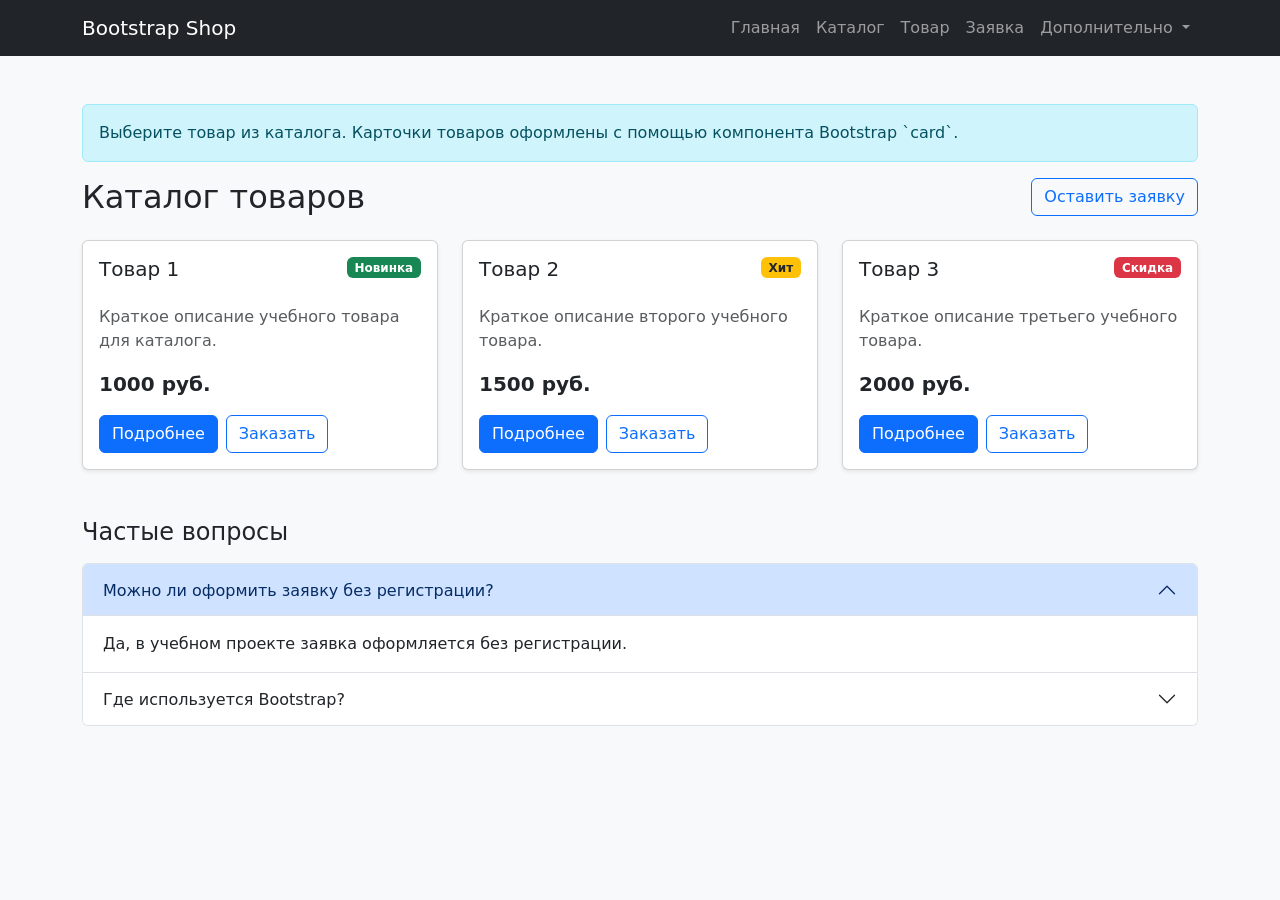
==== catalog.html @ 7c821e48 "feat: add Bootstrap components pages" ====
<!DOCTYPE html>
<html lang="ru">

<head>
    <meta charset="UTF-8">
    <meta name="viewport" content="width=device-width, initial-scale=1.0">
    <title>Главная — Bootstrap Shop</title>
    <link
        href="https://cdn.jsdelivr.net/npm/bootstrap@5.3.3/dist/css/bootstrap.min.css"
        rel="stylesheet"
    >
    <link rel="stylesheet" href="css/custom.css">
</head>

<body class="bg-light">
    <nav class="navbar navbar-expand-lg navbar-dark bg-dark">
        <div class="container">
        <a class="navbar-brand" href="index.html">Bootstrap Shop</a>

        <button
            class="navbar-toggler"
            type="button"
            data-bs-toggle="collapse"
            data-bs-target="#mainNavbar"
            aria-controls="mainNavbar"
            aria-expanded="false"
            aria-label="Переключить навигацию"
        >
        <span class="navbar-toggler-icon"></span>
        </button>

        <div class="collapse navbar-collapse" id="mainNavbar">
        <ul class="navbar-nav ms-auto">
            <li class="nav-item">
            <a class="nav-link" href="index.html">Главная</a>
            </li>

            <li class="nav-item">
            <a class="nav-link" href="catalog.html">Каталог</a>
            </li>

            <li class="nav-item">
            <a class="nav-link" href="product.html">Товар</a>
            </li>

            <li class="nav-item">
            <a class="nav-link" href="order.html">Заявка</a>
            </li>

            <li class="nav-item dropdown">
            <a
                class="nav-link dropdown-toggle"
                href="#"
                role="button"
                data-bs-toggle="dropdown"
                aria-expanded="false"
            >
                Дополнительно
            </a>
            <ul class="dropdown-menu">
                <li><a class="dropdown-item" href="catalog.html">Все товары</a></li>
                <li><a class="dropdown-item" href="order.html">Оформить заявку</a></li>
                <li><a class="dropdown-item" href="index.html#popular">Популярное</a></li>
            </ul>
            </li>
        </ul>
        </div>
        </div>
    </nav>

    <main class="container my-5">
        <div class="alert alert-info" role="alert">
        Выберите товар из каталога. Карточки товаров оформлены с помощью компонента Bootstrap `card`.
        </div>

        <div class="d-flex justify-content-between align-items-center mb-4">
        <h1 class="h2 mb-0">Каталог товаров</h1>
        <a class="btn btn-outline-primary" href="order.html">
            Оставить заявку
        </a>
        </div>

        <div class="row g-4">
            <div class="col-12 col-md-6 col-lg-4">
            <div class="card h-100 shadow-sm">
                <div class="card-body d-flex flex-column">
                <div class="d-flex justify-content-between align-items-start mb-3">
                    <h2 class="card-title h5">Товар 1</h2>
                    <span class="badge bg-success">Новинка</span>
                </div>

                <p class="card-text text-muted">
                    Краткое описание учебного товара для каталога.
                </p>

                <p class="fw-bold fs-5 mt-auto">1000 руб.</p>

                <div class="d-flex gap-2">
                    <a class="btn btn-primary" href="product.html">Подробнее</a>
                    <button
                    class="btn btn-outline-primary"
                    type="button"
                    data-bs-toggle="modal"
                    data-bs-target="#orderModal"
                    >
                    Заказать
                    </button>
                </div>
                </div>
            </div>
            </div>

            <div class="col-12 col-md-6 col-lg-4">
            <div class="card h-100 shadow-sm">
                <div class="card-body d-flex flex-column">
                <div class="d-flex justify-content-between align-items-start mb-3">
                    <h2 class="card-title h5">Товар 2</h2>
                    <span class="badge bg-warning text-dark">Хит</span>
                </div>

                <p class="card-text text-muted">
                    Краткое описание второго учебного товара.
                </p>

                <p class="fw-bold fs-5 mt-auto">1500 руб.</p>

                <div class="d-flex gap-2">
                    <a class="btn btn-primary" href="product.html">Подробнее</a>
                    <button
                    class="btn btn-outline-primary"
                    type="button"
                    data-bs-toggle="modal"
                    data-bs-target="#orderModal"
                    >
                    Заказать
                    </button>
                </div>
                </div>
            </div>
            </div>

            <div class="col-12 col-md-6 col-lg-4">
            <div class="card h-100 shadow-sm">
                <div class="card-body d-flex flex-column">
                <div class="d-flex justify-content-between align-items-start mb-3">
                    <h2 class="card-title h5">Товар 3</h2>
                    <span class="badge bg-danger">Скидка</span>
                </div>

                <p class="card-text text-muted">
                    Краткое описание третьего учебного товара.
                </p>

                <p class="fw-bold fs-5 mt-auto">2000 руб.</p>

                <div class="d-flex gap-2">
                    <a class="btn btn-primary" href="product.html">Подробнее</a>
                    <button
                    class="btn btn-outline-primary"
                    type="button"
                    data-bs-toggle="modal"
                    data-bs-target="#orderModal"
                    >
                    Заказать
                    </button>
                </div>
                </div>
            </div>
            </div>
        </div>
    </main>

    <div
    class="modal fade"
    id="orderModal"
    tabindex="-1"
    aria-labelledby="orderModalLabel"
    aria-hidden="true"
    >
    <div class="modal-dialog">
        <div class="modal-content">
        <div class="modal-header">
            <h2 class="modal-title h5" id="orderModalLabel">
            Быстрая заявка
            </h2>
            <button
            type="button"
            class="btn-close"
            data-bs-dismiss="modal"
            aria-label="Закрыть"
            ></button>
        </div>

        <div class="modal-body">
            <p class="text-muted">
            Оставьте контактные данные, и менеджер свяжется с вами.
            </p>

            <form>
            <div class="mb-3">
                <label for="modal-name" class="form-label">Имя</label>
                <input id="modal-name" type="text" class="form-control" required>
            </div>

            <div class="mb-3">
                <label for="modal-phone" class="form-label">Телефон</label>
                <input id="modal-phone" type="tel" class="form-control" required>
            </div>

            <div class="form-check mb-3">
                <input id="modal-agree" class="form-check-input" type="checkbox" required>
                <label class="form-check-label" for="modal-agree">
                Согласен на обработку данных
                </label>
            </div>
            </form>
        </div>

        <div class="modal-footer">
            <button type="button" class="btn btn-secondary" data-bs-dismiss="modal">
            Закрыть
            </button>
            <button type="button" class="btn btn-primary">
            Отправить
            </button>
        </div>
        </div>
    </div>
    </div>

    <section class="container my-5">
        <h2 class="h4 mb-3">Частые вопросы</h2>

        <div class="accordion" id="faqAccordion">
            <div class="accordion-item">
            <h3 class="accordion-header">
                <button
                class="accordion-button"
                type="button"
                data-bs-toggle="collapse"
                data-bs-target="#faqOne"
                aria-expanded="true"
                aria-controls="faqOne"
                >
                Можно ли оформить заявку без регистрации?
                </button>
            </h3>
            <div
                id="faqOne"
                class="accordion-collapse collapse show"
                data-bs-parent="#faqAccordion"
            >
                <div class="accordion-body">
                Да, в учебном проекте заявка оформляется без регистрации.
                </div>
            </div>
            </div>

            <div class="accordion-item">
            <h3 class="accordion-header">
                <button
                class="accordion-button collapsed"
                type="button"
                data-bs-toggle="collapse"
                data-bs-target="#faqTwo"
                aria-expanded="false"
                aria-controls="faqTwo"
                >
                Где используется Bootstrap?
                </button>
            </h3>
            <div
                id="faqTwo"
                class="accordion-collapse collapse"
                data-bs-parent="#faqAccordion"
            >
                <div class="accordion-body">
                Bootstrap используется для сетки, карточек, форм, навигации, сообщений и модальных окон.
                </div>
            </div>
            </div>
        </div>
    </section>


    <script
        src="https://cdn.jsdelivr.net/npm/bootstrap@5.3.8/dist/js/bootstrap.bundle.min.js">
    </script>
</body>
</html>
---- css/custom.css ----
body {
  min-height: 100vh;
}

.placeholder-box {
  min-height: 240px;
}
.placeholder-image {
  min-height: 320px;
}

.card-img-top {
  height: 180px;
  object-fit: cover;
}
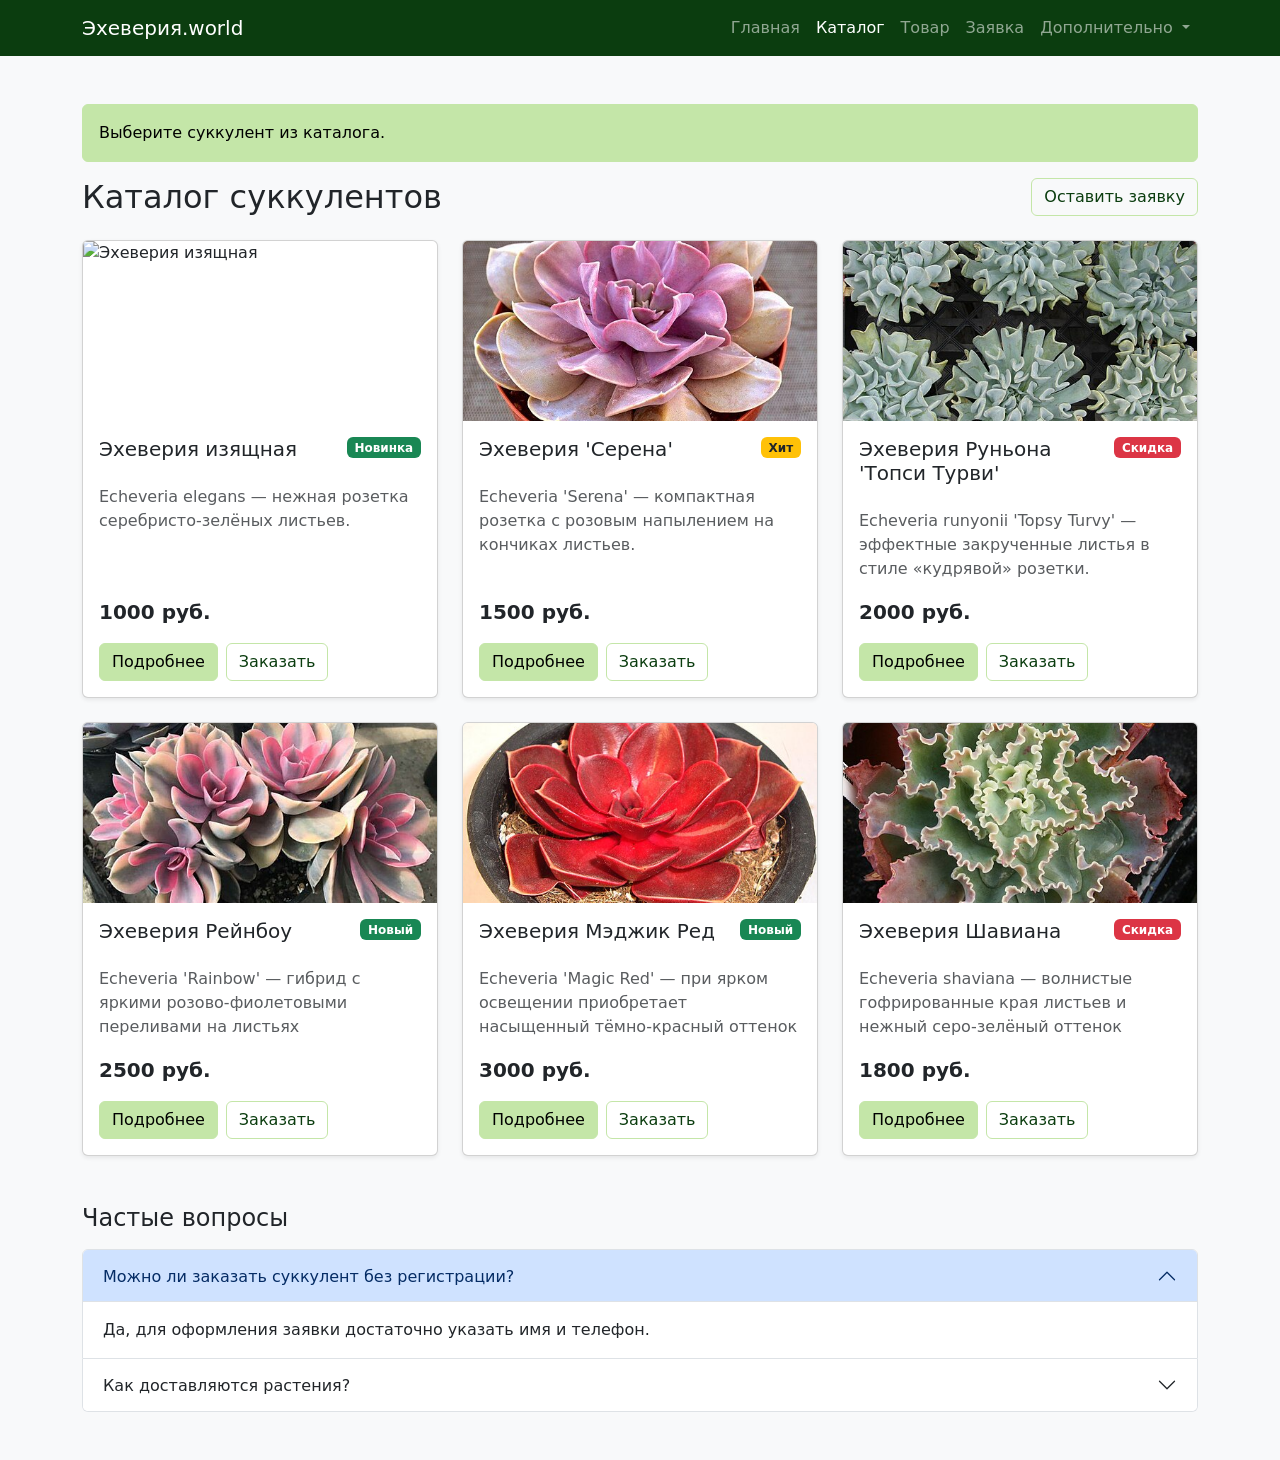
==== commit 55c04931: "feat: final variant" ====
--- a/catalog.html
+++ b/catalog.html
@@ -4,287 +4,249 @@
 <head>
     <meta charset="UTF-8">
     <meta name="viewport" content="width=device-width, initial-scale=1.0">
-    <title>Главная — Bootstrap Shop</title>
-    <link
-        href="https://cdn.jsdelivr.net/npm/bootstrap@5.3.3/dist/css/bootstrap.min.css"
-        rel="stylesheet"
-    >
+    <title>Каталог — Эхеверия.world</title>
+    <link href="https://cdn.jsdelivr.net/npm/bootstrap@5.3.8/dist/css/bootstrap.min.css" rel="stylesheet">
     <link rel="stylesheet" href="css/custom.css">
 </head>
 
 <body class="bg-light">
     <nav class="navbar navbar-expand-lg navbar-dark bg-dark">
         <div class="container">
-        <a class="navbar-brand" href="index.html">Bootstrap Shop</a>
-
-        <button
-            class="navbar-toggler"
-            type="button"
-            data-bs-toggle="collapse"
-            data-bs-target="#mainNavbar"
-            aria-controls="mainNavbar"
-            aria-expanded="false"
-            aria-label="Переключить навигацию"
-        >
-        <span class="navbar-toggler-icon"></span>
-        </button>
-
-        <div class="collapse navbar-collapse" id="mainNavbar">
-        <ul class="navbar-nav ms-auto">
-            <li class="nav-item">
-            <a class="nav-link" href="index.html">Главная</a>
-            </li>
-
-            <li class="nav-item">
-            <a class="nav-link" href="catalog.html">Каталог</a>
-            </li>
-
-            <li class="nav-item">
-            <a class="nav-link" href="product.html">Товар</a>
-            </li>
-
-            <li class="nav-item">
-            <a class="nav-link" href="order.html">Заявка</a>
-            </li>
-
-            <li class="nav-item dropdown">
-            <a
-                class="nav-link dropdown-toggle"
-                href="#"
-                role="button"
-                data-bs-toggle="dropdown"
-                aria-expanded="false"
-            >
-                Дополнительно
-            </a>
-            <ul class="dropdown-menu">
-                <li><a class="dropdown-item" href="catalog.html">Все товары</a></li>
-                <li><a class="dropdown-item" href="order.html">Оформить заявку</a></li>
-                <li><a class="dropdown-item" href="index.html#popular">Популярное</a></li>
-            </ul>
-            </li>
-        </ul>
-        </div>
+            <a class="navbar-brand" href="index.html">Эхеверия.world</a>
+            <button class="navbar-toggler" type="button" data-bs-toggle="collapse" data-bs-target="#mainNavbar"
+                aria-controls="mainNavbar" aria-expanded="false" aria-label="Переключить навигацию">
+                <span class="navbar-toggler-icon"></span>
+            </button>
+            <div class="collapse navbar-collapse" id="mainNavbar">
+                <ul class="navbar-nav ms-auto">
+                    <li class="nav-item">
+                        <a class="nav-link" href="index.html">Главная</a>
+                    </li>
+                    <li class="nav-item">
+                        <a class="nav-link active" href="catalog.html">Каталог</a>
+                    </li>
+                    <li class="nav-item">
+                        <a class="nav-link" href="product.html">Товар</a>
+                    </li>
+                    <li class="nav-item">
+                        <a class="nav-link" href="order.html">Заявка</a>
+                    </li>
+                    <li class="nav-item dropdown">
+                        <a class="nav-link dropdown-toggle" href="#" role="button" data-bs-toggle="dropdown"
+                            aria-expanded="false">
+                            Дополнительно
+                        </a>
+                        <ul class="dropdown-menu">
+                            <li><a class="dropdown-item" href="catalog.html">Все товары</a></li>
+                            <li><a class="dropdown-item" href="order.html">Оформить заявку</a></li>
+                            <li><a class="dropdown-item" href="index.html#popular">Популярное</a></li>
+                        </ul>
+                    </li>
+                </ul>
+            </div>
         </div>
     </nav>
 
     <main class="container my-5">
         <div class="alert alert-info" role="alert">
-        Выберите товар из каталога. Карточки товаров оформлены с помощью компонента Bootstrap `card`.
+            Выберите суккулент из каталога.
         </div>
 
         <div class="d-flex justify-content-between align-items-center mb-4">
-        <h1 class="h2 mb-0">Каталог товаров</h1>
-        <a class="btn btn-outline-primary" href="order.html">
-            Оставить заявку
-        </a>
+            <h1 class="h2 mb-0">Каталог суккулентов</h1>
+            <a class="btn btn-outline-primary" href="order.html">Оставить заявку</a>
         </div>
 
         <div class="row g-4">
-            <div class="col-12 col-md-6 col-lg-4">
-            <div class="card h-100 shadow-sm">
-                <div class="card-body d-flex flex-column">
-                <div class="d-flex justify-content-between align-items-start mb-3">
-                    <h2 class="card-title h5">Товар 1</h2>
-                    <span class="badge bg-success">Новинка</span>
-                </div>
-
-                <p class="card-text text-muted">
-                    Краткое описание учебного товара для каталога.
-                </p>
-
-                <p class="fw-bold fs-5 mt-auto">1000 руб.</p>
-
-                <div class="d-flex gap-2">
-                    <a class="btn btn-primary" href="product.html">Подробнее</a>
-                    <button
-                    class="btn btn-outline-primary"
-                    type="button"
-                    data-bs-toggle="modal"
-                    data-bs-target="#orderModal"
-                    >
-                    Заказать
-                    </button>
-                </div>
-                </div>
-            </div>
-            </div>
-
-            <div class="col-12 col-md-6 col-lg-4">
-            <div class="card h-100 shadow-sm">
-                <div class="card-body d-flex flex-column">
-                <div class="d-flex justify-content-between align-items-start mb-3">
-                    <h2 class="card-title h5">Товар 2</h2>
-                    <span class="badge bg-warning text-dark">Хит</span>
-                </div>
-
-                <p class="card-text text-muted">
-                    Краткое описание второго учебного товара.
-                </p>
-
-                <p class="fw-bold fs-5 mt-auto">1500 руб.</p>
-
-                <div class="d-flex gap-2">
-                    <a class="btn btn-primary" href="product.html">Подробнее</a>
-                    <button
-                    class="btn btn-outline-primary"
-                    type="button"
-                    data-bs-toggle="modal"
-                    data-bs-target="#orderModal"
-                    >
-                    Заказать
-                    </button>
-                </div>
-                </div>
-            </div>
-            </div>
-
-            <div class="col-12 col-md-6 col-lg-4">
-            <div class="card h-100 shadow-sm">
-                <div class="card-body d-flex flex-column">
-                <div class="d-flex justify-content-between align-items-start mb-3">
-                    <h2 class="card-title h5">Товар 3</h2>
-                    <span class="badge bg-danger">Скидка</span>
-                </div>
-
-                <p class="card-text text-muted">
-                    Краткое описание третьего учебного товара.
-                </p>
-
-                <p class="fw-bold fs-5 mt-auto">2000 руб.</p>
-
-                <div class="d-flex gap-2">
-                    <a class="btn btn-primary" href="product.html">Подробнее</a>
-                    <button
-                    class="btn btn-outline-primary"
-                    type="button"
-                    data-bs-toggle="modal"
-                    data-bs-target="#orderModal"
-                    >
-                    Заказать
-                    </button>
-                </div>
-                </div>
-            </div>
+            <!-- Товар 1 -->
+            <div class="col-12 col-md-6 col-lg-4">
+                <div class="card h-100 shadow-sm">
+                    <img src="images/echeveria1.jpg" class="card-img-top" alt="Эхеверия изящная">
+                    <div class="card-body d-flex flex-column">
+                        <div class="d-flex justify-content-between align-items-start mb-3">
+                            <h2 class="card-title h5">Эхеверия изящная</h2>
+                            <span class="badge bg-success">Новинка</span>
+                        </div>
+                        <p class="card-text text-muted">
+                            Echeveria elegans — нежная розетка серебристо-зелёных листьев.
+                        </p>
+                        <p class="fw-bold fs-5 mt-auto">1000 руб.</p>
+                        <div class="d-flex gap-2">
+                            <a class="btn btn-primary" href="product.html">Подробнее</a>
+                            <button class="btn btn-outline-primary" type="button" data-bs-toggle="modal"
+                                data-bs-target="#orderModal">Заказать</button>
+                        </div>
+                    </div>
+                </div>
+            </div>
+            <!-- Товар 2 -->
+            <div class="col-12 col-md-6 col-lg-4">
+                <div class="card h-100 shadow-sm">
+                    <img src="images/echeveria2.jpg" class="card-img-top" alt="Эхеверия 'Серена'">
+                    <div class="card-body d-flex flex-column">
+                        <div class="d-flex justify-content-between align-items-start mb-3">
+                            <h2 class="card-title h5">Эхеверия 'Серена'</h2>
+                            <span class="badge bg-warning text-dark">Хит</span>
+                        </div>
+                        <p class="card-text text-muted">
+                            Echeveria 'Serena' — компактная розетка с розовым напылением на кончиках листьев.
+                        </p>
+                        <p class="fw-bold fs-5 mt-auto">1500 руб.</p>
+                        <div class="d-flex gap-2">
+                            <a class="btn btn-primary" href="product.html">Подробнее</a>
+                            <button class="btn btn-outline-primary" type="button" data-bs-toggle="modal"
+                                data-bs-target="#orderModal">Заказать</button>
+                        </div>
+                    </div>
+                </div>
+            </div>
+            <!-- Товар 3 -->
+            <div class="col-12 col-md-6 col-lg-4">
+                <div class="card h-100 shadow-sm">
+                    <img src="images/echeveria3.jpg" class="card-img-top" alt="Эхеверия Руньона 'Топси Турви'">
+                    <div class="card-body d-flex flex-column">
+                        <div class="d-flex justify-content-between align-items-start mb-3">
+                            <h2 class="card-title h5">Эхеверия Руньона 'Топси Турви'</h2>
+                            <span class="badge bg-danger">Скидка</span>
+                        </div>
+                        <p class="card-text text-muted">
+                            Echeveria runyonii 'Topsy Turvy' — эффектные закрученные листья в стиле «кудрявой» розетки.
+                        </p>
+                        <p class="fw-bold fs-5 mt-auto">2000 руб.</p>
+                        <div class="d-flex gap-2">
+                            <a class="btn btn-primary" href="product.html">Подробнее</a>
+                            <button class="btn btn-outline-primary" type="button" data-bs-toggle="modal"
+                                data-bs-target="#orderModal">Заказать</button>
+                        </div>
+                    </div>
+                </div>
+            </div>
+            <!-- Товар 4 -->
+            <div class="col-12 col-md-6 col-lg-4">
+                <div class="card h-100 shadow-sm">
+                    <img src="images/echeveria4.jpg" class="card-img-top" alt="Товар 4">
+                    <div class="card-body d-flex flex-column">
+                        <div class="d-flex justify-content-between align-items-start mb-3">
+                            <h2 class="card-title h5">Эхеверия Рейнбоу</h2>
+                            <span class="badge bg-success">Новый</span>
+                        </div>
+                        <p class="card-text text-muted">Echeveria 'Rainbow' — гибрид с яркими розово-фиолетовыми переливами на листьях</p>
+                        <p class="fw-bold fs-5 mt-auto">2500 руб.</p>
+                        <div class="d-flex gap-2">
+                            <a class="btn btn-primary" href="product.html">Подробнее</a>
+                            <button class="btn btn-outline-primary" type="button" data-bs-toggle="modal"
+                                data-bs-target="#orderModal">Заказать</button>
+                        </div>
+                    </div>
+                </div>
+            </div>
+            <!-- Товар 5 -->
+            <div class="col-12 col-md-6 col-lg-4">
+                <div class="card h-100 shadow-sm">
+                    <img src="images/echeveria5.jpg" class="card-img-top" alt="Товар 5">
+                    <div class="card-body d-flex flex-column">
+                        <div class="d-flex justify-content-between align-items-start mb-3">
+                            <h2 class="card-title h5">Эхеверия Мэджик Ред</h2>
+                            <span class="badge bg-success">Новый</span>
+                        </div>
+                        <p class="card-text text-muted">Echeveria 'Magic Red' — при ярком освещении приобретает насыщенный тёмно-красный оттенок</p>
+                        <p class="fw-bold fs-5 mt-auto">3000 руб.</p>
+                        <div class="d-flex gap-2">
+                            <a class="btn btn-primary" href="product.html">Подробнее</a>
+                            <button class="btn btn-outline-primary" type="button" data-bs-toggle="modal"
+                                data-bs-target="#orderModal">Заказать</button>
+                        </div>
+                    </div>
+                </div>
+            </div>
+            <!-- Товар 6 -->
+            <div class="col-12 col-md-6 col-lg-4">
+                <div class="card h-100 shadow-sm">
+                    <img src="images/echeveria6.jpg" class="card-img-top" alt="Товар 6">
+                    <div class="card-body d-flex flex-column">
+                        <div class="d-flex justify-content-between align-items-start mb-3">
+                            <h2 class="card-title h5">Эхеверия Шавиана</h2>
+                            <span class="badge bg-danger">Скидка</span>
+                        </div>
+                        <p class="card-text text-muted">Echeveria shaviana — волнистые гофрированные края листьев и нежный серо-зелёный оттенок</p>
+                        <p class="fw-bold fs-5 mt-auto">1800 руб.</p>
+                        <div class="d-flex gap-2">
+                            <a class="btn btn-primary" href="product.html">Подробнее</a>
+                            <button class="btn btn-outline-primary" type="button" data-bs-toggle="modal"
+                                data-bs-target="#orderModal">Заказать</button>
+                        </div>
+                    </div>
+                </div>
             </div>
         </div>
     </main>
 
-    <div
-    class="modal fade"
-    id="orderModal"
-    tabindex="-1"
-    aria-labelledby="orderModalLabel"
-    aria-hidden="true"
-    >
-    <div class="modal-dialog">
-        <div class="modal-content">
-        <div class="modal-header">
-            <h2 class="modal-title h5" id="orderModalLabel">
-            Быстрая заявка
-            </h2>
-            <button
-            type="button"
-            class="btn-close"
-            data-bs-dismiss="modal"
-            aria-label="Закрыть"
-            ></button>
-        </div>
-
-        <div class="modal-body">
-            <p class="text-muted">
-            Оставьте контактные данные, и менеджер свяжется с вами.
-            </p>
-
-            <form>
-            <div class="mb-3">
-                <label for="modal-name" class="form-label">Имя</label>
-                <input id="modal-name" type="text" class="form-control" required>
-            </div>
-
-            <div class="mb-3">
-                <label for="modal-phone" class="form-label">Телефон</label>
-                <input id="modal-phone" type="tel" class="form-control" required>
-            </div>
-
-            <div class="form-check mb-3">
-                <input id="modal-agree" class="form-check-input" type="checkbox" required>
-                <label class="form-check-label" for="modal-agree">
-                Согласен на обработку данных
-                </label>
-            </div>
-            </form>
-        </div>
-
-        <div class="modal-footer">
-            <button type="button" class="btn btn-secondary" data-bs-dismiss="modal">
-            Закрыть
-            </button>
-            <button type="button" class="btn btn-primary">
-            Отправить
-            </button>
-        </div>
+    <!-- Модальное окно -->
+    <div class="modal fade" id="orderModal" tabindex="-1" aria-labelledby="orderModalLabel" aria-hidden="true">
+        <div class="modal-dialog">
+            <div class="modal-content">
+                <div class="modal-header">
+                    <h2 class="modal-title h5" id="orderModalLabel">Быстрая заявка</h2>
+                    <button type="button" class="btn-close" data-bs-dismiss="modal" aria-label="Закрыть"></button>
+                </div>
+                <div class="modal-body">
+                    <p class="text-muted">Оставьте контактные данные, и менеджер свяжется с вами по поводу выбранного суккулента.</p>
+                    <form>
+                        <div class="mb-3">
+                            <label for="modal-name" class="form-label">Имя</label>
+                            <input id="modal-name" name="name" type="text" class="form-control" required>
+                        </div>
+                        <div class="mb-3">
+                            <label for="modal-phone" class="form-label">Телефон</label>
+                            <input id="modal-phone" name="phone" type="tel" class="form-control" required>
+                        </div>
+                        <div class="form-check mb-3">
+                            <input id="modal-agree" name="agree" class="form-check-input" type="checkbox" required>
+                            <label class="form-check-label" for="modal-agree">Согласен на обработку данных</label>
+                        </div>
+                    </form>
+                </div>
+                <div class="modal-footer">
+                    <button type="button" class="btn btn-secondary" data-bs-dismiss="modal">Закрыть</button>
+                    <button type="button" class="btn btn-primary">Отправить</button>
+                </div>
+            </div>
         </div>
     </div>
-    </div>
-
+
+    <!-- Accordion -->
     <section class="container my-5">
         <h2 class="h4 mb-3">Частые вопросы</h2>
-
         <div class="accordion" id="faqAccordion">
             <div class="accordion-item">
-            <h3 class="accordion-header">
-                <button
-                class="accordion-button"
-                type="button"
-                data-bs-toggle="collapse"
-                data-bs-target="#faqOne"
-                aria-expanded="true"
-                aria-controls="faqOne"
-                >
-                Можно ли оформить заявку без регистрации?
-                </button>
-            </h3>
-            <div
-                id="faqOne"
-                class="accordion-collapse collapse show"
-                data-bs-parent="#faqAccordion"
-            >
-                <div class="accordion-body">
-                Да, в учебном проекте заявка оформляется без регистрации.
-                </div>
-            </div>
-            </div>
-
+                <h3 class="accordion-header">
+                    <button class="accordion-button" type="button" data-bs-toggle="collapse" data-bs-target="#faqOne"
+                        aria-expanded="true" aria-controls="faqOne">
+                        Можно ли заказать суккулент без регистрации?
+                    </button>
+                </h3>
+                <div id="faqOne" class="accordion-collapse collapse show" data-bs-parent="#faqAccordion">
+                    <div class="accordion-body">Да, для оформления заявки достаточно указать имя и телефон.</div>
+                </div>
+            </div>
             <div class="accordion-item">
-            <h3 class="accordion-header">
-                <button
-                class="accordion-button collapsed"
-                type="button"
-                data-bs-toggle="collapse"
-                data-bs-target="#faqTwo"
-                aria-expanded="false"
-                aria-controls="faqTwo"
-                >
-                Где используется Bootstrap?
-                </button>
-            </h3>
-            <div
-                id="faqTwo"
-                class="accordion-collapse collapse"
-                data-bs-parent="#faqAccordion"
-            >
-                <div class="accordion-body">
-                Bootstrap используется для сетки, карточек, форм, навигации, сообщений и модальных окон.
-                </div>
-            </div>
+                <h3 class="accordion-header">
+                    <button class="accordion-button collapsed" type="button" data-bs-toggle="collapse"
+                        data-bs-target="#faqTwo" aria-expanded="false" aria-controls="faqTwo">
+                        Как доставляются растения?
+                    </button>
+                </h3>
+                <div id="faqTwo" class="accordion-collapse collapse" data-bs-parent="#faqAccordion">
+                    <div class="accordion-body">
+                        Суккуленты упаковываются в защитную бумагу и доставляются курьером или почтой.
+                        В учебном проекте детали доставки не реализуются.
+                    </div>
+                </div>
             </div>
         </div>
     </section>
 
-
-    <script
-        src="https://cdn.jsdelivr.net/npm/bootstrap@5.3.8/dist/js/bootstrap.bundle.min.js">
-    </script>
+    <script src="https://cdn.jsdelivr.net/npm/bootstrap@5.3.8/dist/js/bootstrap.bundle.min.js"></script>
 </body>
+
 </html>
--- a/css/custom.css
+++ b/css/custom.css
@@ -5,6 +5,7 @@
 .placeholder-box {
   min-height: 240px;
 }
+
 .placeholder-image {
   min-height: 320px;
 }
@@ -13,3 +14,39 @@
   height: 180px;
   object-fit: cover;
 }
+
+/* Замена синего (primary) на салатовый */
+.bg-primary {
+  background-color: #c4e6a8 !important;
+  color: #000 !important;
+}
+.text-primary {
+  color: #0b3d0f !important;
+}
+.btn-primary {
+  background-color: #c4e6a8 !important;
+  border-color: #c4e6a8 !important;
+  color: #000 !important;
+}
+.btn-primary:hover {
+  background-color: #c4e6a8 !important;
+  border-color: #c4e6a8 !important;
+}
+.btn-outline-primary {
+  color: #0b3d0f!important;
+  border-color: #c4e6a8 !important;
+}
+.btn-outline-primary:hover {
+  background-color: #c4e6a8 !important;
+  color: #000 !important;
+}
+.alert-info {
+  background-color: #c4e6a8 !important;
+  border-color: #c4e6a8 !important;
+  color: #000 !important;
+}
+
+/* Замена тёмно-синего/тёмно-серого (dark) на тёмно-зелёный */
+.bg-dark {
+  background-color: #0b3d0f !important;
+}
